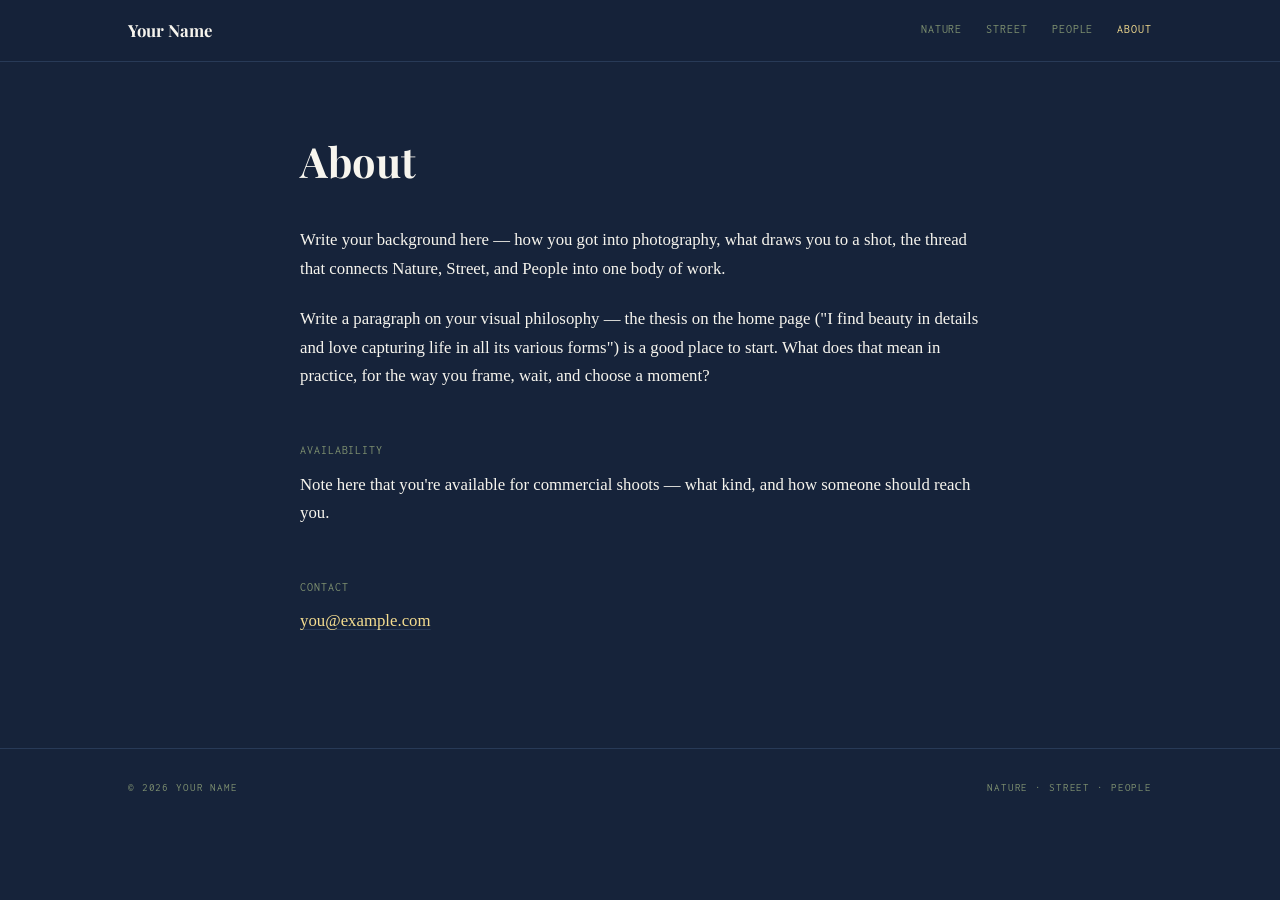
==== about.html @ 4e0de95d "Initial commit: portfolio site scaffold (navy/ink/sage/yellow system) Static HTML/CSS/JS, no build s" ====
<!DOCTYPE html>
<html lang="en">
<head>
<meta charset="UTF-8">
<meta name="viewport" content="width=device-width, initial-scale=1.0">
<title>About — Your Name Photography</title>
<link rel="stylesheet" href="style.css">
</head>
<body>

<nav class="site-nav">
  <div class="site-nav-inner">
    <a class="site-nav-mark" href="index.html">Your Name</a>
    <div class="site-nav-links">
      <a href="nature.html">Nature</a>
      <a href="street.html">Street</a>
      <a href="people.html">People</a>
      <a href="about.html" class="active">About</a>
    </div>
  </div>
</nav>

<div class="wrap about">
  <h1>About</h1>

  <p>
    Write your background here — how you got into photography, what draws you
    to a shot, the thread that connects Nature, Street, and People into one
    body of work.
  </p>

  <p>
    Write a paragraph on your visual philosophy — the thesis on the home page
    ("I find beauty in details and love capturing life in all its various
    forms") is a good place to start. What does that mean in practice, for
    the way you frame, wait, and choose a moment?
  </p>

  <span class="label">Availability</span>
  <p>
    Note here that you're available for commercial shoots — what kind, and
    how someone should reach you.
  </p>

  <span class="label">Contact</span>
  <p>
    <a href="mailto:you@example.com">you@example.com</a>
  </p>
</div>

<footer class="site-footer">
  <div class="wrap-wide">
    <span>&copy; 2026 Your Name</span>
    <span>Nature &middot; Street &middot; People</span>
  </div>
</footer>

</body>
</html>
---- style.css ----
@import url('https://fonts.googleapis.com/css2?family=Playfair+Display:wght@400;600;700&family=Inconsolata:wght@400;600&display=swap');

:root{
  --bg: #16233A;
  --bg-panel: #1E2E48;
  --ink: #F7F5EE;
  --sage: #7E9070;
  --yellow: #F5DD90;
  --charcoal: #0D0F13;
  --line: #283A57;

  --font-display: 'Playfair Display', Georgia, 'Times New Roman', serif;
  --font-body: Georgia, 'Iowan Old Style', 'Palatino Linotype', 'Book Antiqua', serif;
  --font-mono: 'Inconsolata', 'SF Mono', Menlo, Consolas, monospace;

  color-scheme: dark;
}

*{ box-sizing: border-box; }
html,body{ margin:0; padding:0; }
body{
  background: var(--bg);
  color: var(--ink);
  font-family: var(--font-body);
  font-size: 17px;
  line-height: 1.7;
  -webkit-font-smoothing: antialiased;
}
@media (prefers-reduced-motion: reduce){
  *{ animation-duration: 0.01ms !important; transition-duration: 0.01ms !important; }
}

img{ max-width: 100%; display: block; }

a{ color: var(--yellow); text-decoration-color: var(--line); text-underline-offset: 3px; }
a:hover{ color: var(--ink); }
a:focus-visible, button:focus-visible, input:focus-visible{
  outline: 2px solid var(--sage);
  outline-offset: 3px;
}

.wrap{ max-width: 880px; margin: 0 auto; padding: 0 28px; }
.wrap-wide{ max-width: 1080px; margin: 0 auto; padding: 0 28px; }

h1,h2,h3{
  font-family: var(--font-display);
  color: var(--ink);
  font-weight: 700;
  text-wrap: balance;
  margin: 0;
}

p{ margin: 0; color: var(--ink); }

.eyebrow{
  font-family: var(--font-mono);
  font-size: 0.7rem;
  letter-spacing: 0.16em;
  text-transform: uppercase;
  color: var(--yellow);
  font-weight: 600;
}

.label{
  font-family: var(--font-mono);
  font-size: 0.72rem;
  letter-spacing: 0.08em;
  text-transform: uppercase;
  color: var(--sage);
}

/* ---------- site nav ---------- */
.site-nav{
  position: sticky; top: 0; z-index: 20;
  background: color-mix(in srgb, var(--bg) 92%, transparent);
  backdrop-filter: blur(6px);
  border-bottom: 1px solid var(--line);
}
.site-nav-inner{
  max-width: 1080px; margin: 0 auto; padding: 16px 28px;
  display: flex; align-items: center; justify-content: space-between; gap: 18px; flex-wrap: wrap;
}
.site-nav-mark{
  font-family: var(--font-display); font-weight: 700; font-size: 1.05rem; color: var(--ink);
  text-decoration: none;
}
.site-nav-links{ display:flex; gap: 24px; flex-wrap: wrap; }
.site-nav-links a{
  font-family: var(--font-mono); font-size: 0.72rem; letter-spacing: 0.08em; text-transform: uppercase;
  color: var(--sage); text-decoration: none;
}
.site-nav-links a:hover, .site-nav-links a.active{ color: var(--yellow); }

/* ---------- hero ---------- */
.hero{ padding: 64px 0 56px; border-bottom: 1px solid var(--line); }
.hero-image{
  width: 100%; height: 420px; object-fit: cover; border-radius: 2px; margin-bottom: 40px;
  background: var(--bg-panel);
}
.hero h1{
  font-size: clamp(2.15rem, 5vw, 3.15rem);
  line-height: 1.14;
  max-width: 16ch;
}
.thesis{
  margin-top: 26px;
  max-width: 46ch;
  font-family: var(--font-display);
  font-style: italic;
  font-size: 1.15rem;
  line-height: 1.55;
  color: var(--ink);
  border-left: 2px solid var(--sage);
  padding-left: 20px;
}
.hero-links{ margin-top: 40px; display:flex; gap: 28px; flex-wrap: wrap; }
.hero-links a{
  font-family: var(--font-mono); font-size: 0.78rem; letter-spacing: 0.08em; text-transform: uppercase;
  text-decoration: none; color: var(--ink); border-bottom: 1px solid var(--line); padding-bottom: 4px;
}
.hero-links a:hover{ color: var(--yellow); border-color: var(--yellow); }

/* ---------- gallery ---------- */
.gallery-header{ padding: 56px 0 32px; }
.gallery-header h1{ font-size: clamp(1.9rem, 4vw, 2.6rem); }

.filterbar{ display:flex; gap: 8px; margin: 28px 0 40px; flex-wrap: wrap; }
.chip{
  font-family: var(--font-mono); font-size: 0.7rem; letter-spacing:0.07em; text-transform:uppercase;
  padding: 8px 14px; border-radius: 999px; border: 1px solid var(--line); color: var(--sage);
  background: var(--bg-panel); cursor: pointer;
}
.chip.active{ background: var(--yellow); border-color: var(--yellow); color: var(--charcoal); font-weight:600; }

.gallery-grid{
  display:grid; grid-template-columns: repeat(4, 1fr); gap: 14px;
  padding-bottom: 80px;
}
@media (max-width: 900px){ .gallery-grid{ grid-template-columns: repeat(3, 1fr); } }
@media (max-width: 640px){ .gallery-grid{ grid-template-columns: repeat(2, 1fr); } }

.tile{ border: 1px solid var(--line); border-radius: 2px; overflow: hidden; background: var(--bg-panel); }
.tile-img{ aspect-ratio: 4/5; width: 100%; object-fit: cover; display:block; background: var(--bg-panel); }
.tile-cap{
  font-family: var(--font-mono); font-size: 0.62rem; letter-spacing:0.07em; text-transform:uppercase;
  color: var(--sage); padding: 8px 9px 10px;
}

/* ---------- about ---------- */
.about{ padding: 64px 0 90px; max-width: 680px; margin: 0 auto; }
.about h1{ font-size: clamp(1.9rem, 4vw, 2.6rem); margin-bottom: 30px; }
.about p{ margin-bottom: 22px; font-size: 1.05rem; }
.about .label{ display:block; margin-top: 50px; margin-bottom: 10px; }

/* ---------- work (unlisted) ---------- */
.work-grid{ display:grid; grid-template-columns: repeat(2,1fr); gap: 20px; padding-bottom: 90px; }
@media (max-width: 700px){ .work-grid{ grid-template-columns: 1fr; } }
.work-card{ border: 1px solid var(--line); border-radius: 4px; padding: 24px; background: var(--bg-panel); }
.work-card h3{ font-size: 1.1rem; margin-bottom: 8px; }
.work-card p{ color: var(--sage); font-size: 0.92rem; }

/* ---------- footer ---------- */
.site-footer{ border-top: 1px solid var(--line); padding: 30px 0; }
.site-footer .wrap-wide{
  display:flex; justify-content:space-between; flex-wrap:wrap; gap:10px;
  font-family: var(--font-mono); font-size:0.68rem; letter-spacing:0.08em; text-transform:uppercase; color: var(--sage);
}
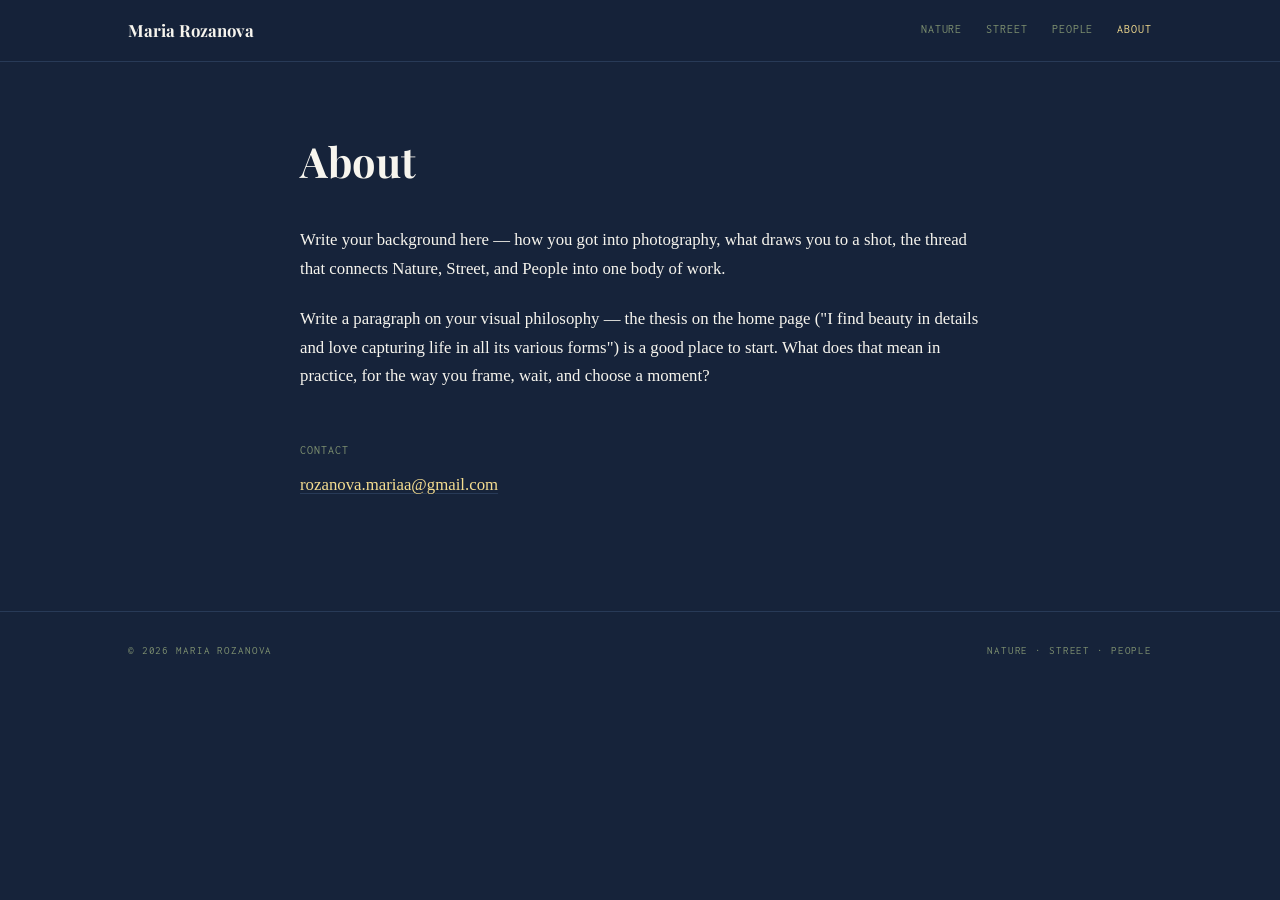
==== commit ddf4c574: "Add photo-folder workflow, set real name/contact, drop availability note - build_galleries.py regene" ====
--- a/about.html
+++ b/about.html
@@ -3,14 +3,14 @@
 <head>
 <meta charset="UTF-8">
 <meta name="viewport" content="width=device-width, initial-scale=1.0">
-<title>About — Your Name Photography</title>
+<title>About — Maria Rozanova Photography</title>
 <link rel="stylesheet" href="style.css">
 </head>
 <body>
 
 <nav class="site-nav">
   <div class="site-nav-inner">
-    <a class="site-nav-mark" href="index.html">Your Name</a>
+    <a class="site-nav-mark" href="index.html">Maria Rozanova</a>
     <div class="site-nav-links">
       <a href="nature.html">Nature</a>
       <a href="street.html">Street</a>
@@ -36,21 +36,15 @@
     the way you frame, wait, and choose a moment?
   </p>
 
-  <span class="label">Availability</span>
-  <p>
-    Note here that you're available for commercial shoots — what kind, and
-    how someone should reach you.
-  </p>
-
   <span class="label">Contact</span>
   <p>
-    <a href="mailto:you@example.com">you@example.com</a>
+    <a href="mailto:rozanova.mariaa@gmail.com">rozanova.mariaa@gmail.com</a>
   </p>
 </div>
 
 <footer class="site-footer">
   <div class="wrap-wide">
-    <span>&copy; 2026 Your Name</span>
+    <span>&copy; 2026 Maria Rozanova</span>
     <span>Nature &middot; Street &middot; People</span>
   </div>
 </footer>
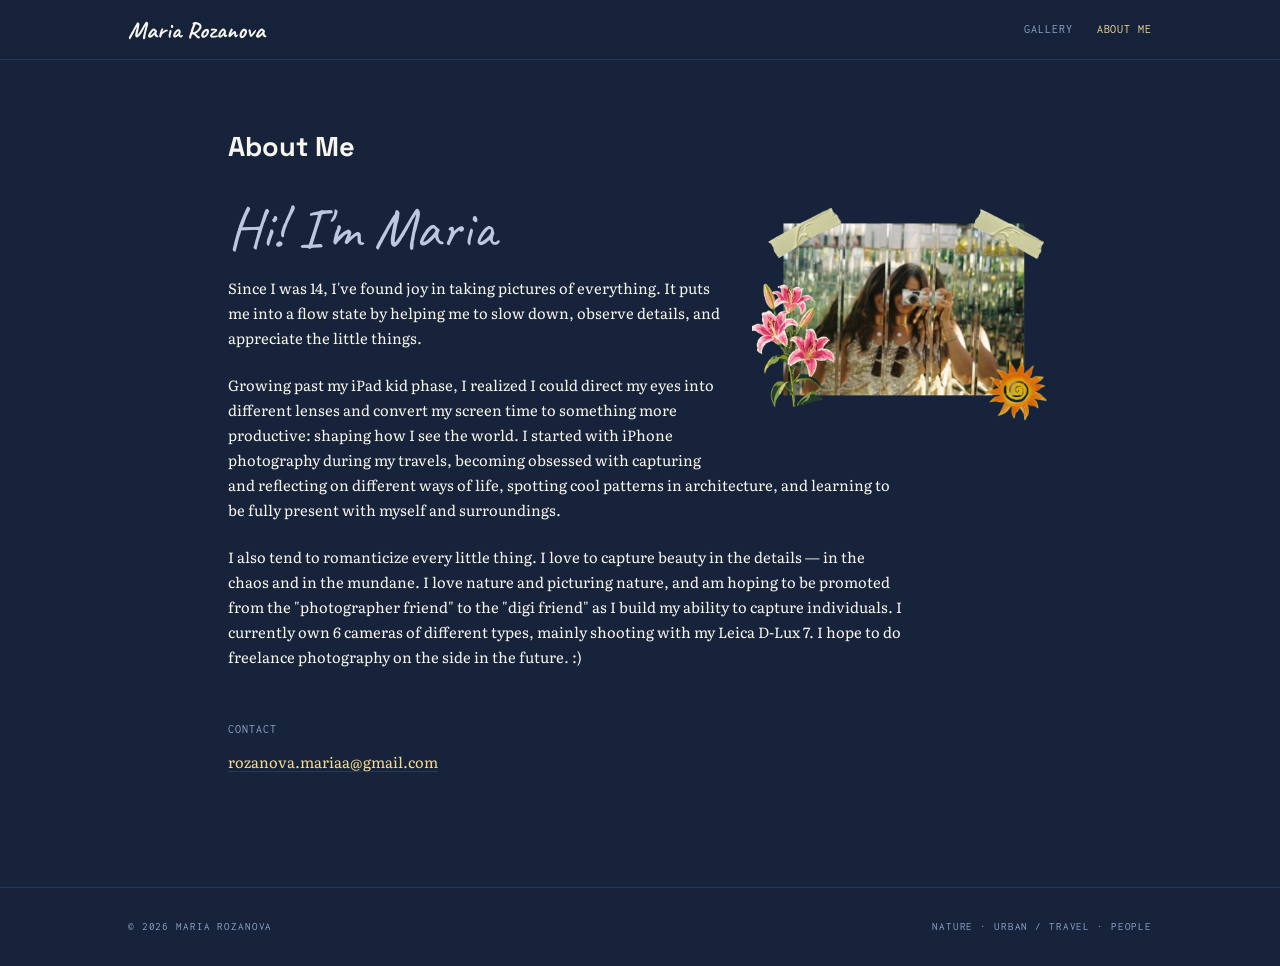
==== commit 745aa6ff: "Redesign as single-page gallery site with curated carousel and picker upgrades - Consolidate Nature/" ====
--- a/about.html
+++ b/about.html
@@ -3,7 +3,7 @@
 <head>
 <meta charset="UTF-8">
 <meta name="viewport" content="width=device-width, initial-scale=1.0">
-<title>About — Maria Rozanova Photography</title>
+<title>About Me — Maria Rozanova Photography</title>
 <link rel="stylesheet" href="style.css">
 </head>
 <body>
@@ -12,40 +12,63 @@
   <div class="site-nav-inner">
     <a class="site-nav-mark" href="index.html">Maria Rozanova</a>
     <div class="site-nav-links">
-      <a href="nature.html">Nature</a>
-      <a href="street.html">Street</a>
-      <a href="people.html">People</a>
-      <a href="about.html" class="active">About</a>
+      <a href="index.html">Gallery</a>
+      <a href="about.html" class="active">About Me</a>
     </div>
   </div>
 </nav>
 
 <div class="wrap about">
-  <h1>About</h1>
+  <h1>About Me</h1>
 
-  <p>
-    Write your background here — how you got into photography, what draws you
-    to a shot, the thread that connects Nature, Street, and People into one
-    body of work.
-  </p>
+  <div class="about-wrap">
+    <div class="about-portrait" id="aboutPortrait">
+      <img src="assets/maria-portrait.png" alt="Maria Rozanova taking a photo in a mirrored room"
+           onerror="document.getElementById('aboutPortrait').classList.add('img-missing'); this.remove();">
+      <div class="placeholder">Drop the background-removed<br>photo in as<br><strong>assets/maria-portrait.png</strong></div>
+    </div>
 
-  <p>
-    Write a paragraph on your visual philosophy — the thesis on the home page
-    ("I find beauty in details and love capturing life in all its various
-    forms") is a good place to start. What does that mean in practice, for
-    the way you frame, wait, and choose a moment?
-  </p>
+    <div class="about-text">
+      <p class="intro-greeting">Hi! I'm Maria</p>
 
-  <span class="label">Contact</span>
-  <p>
-    <a href="mailto:rozanova.mariaa@gmail.com">rozanova.mariaa@gmail.com</a>
-  </p>
+      <p>
+        Since I was 14, I've found joy in taking pictures of everything. It puts
+        me into a flow state by helping me to slow down, observe details, and
+        appreciate the little things.
+      </p>
+
+      <p>
+        Growing past my iPad kid phase, I realized I could direct my eyes into
+        different lenses and convert my screen time to something more
+        productive: shaping how I see the world. I started with iPhone
+        photography during my travels, becoming obsessed with capturing and
+        reflecting on different ways of life, spotting cool patterns in
+        architecture, and learning to be fully present with myself and
+        surroundings.
+      </p>
+
+      <p>
+        I also tend to romanticize every little thing. I love to capture beauty
+        in the details — in the chaos and in the mundane. I love nature and
+        picturing nature, and am hoping to be promoted from the "photographer
+        friend" to the "digi friend" as I build my ability to capture
+        individuals. I currently own 6 cameras of different types, mainly
+        shooting with my Leica D-Lux 7. I hope to do freelance photography on
+        the side in the future. :)
+      </p>
+
+      <span class="label">Contact</span>
+      <p>
+        <a href="mailto:rozanova.mariaa@gmail.com">rozanova.mariaa@gmail.com</a>
+      </p>
+    </div>
+  </div>
 </div>
 
 <footer class="site-footer">
   <div class="wrap-wide">
     <span>&copy; 2026 Maria Rozanova</span>
-    <span>Nature &middot; Street &middot; People</span>
+    <span>Nature &middot; Urban / Travel &middot; People</span>
   </div>
 </footer>
 
--- a/style.css
+++ b/style.css
@@ -1,22 +1,27 @@
-@import url('https://fonts.googleapis.com/css2?family=Playfair+Display:wght@400;600;700&family=Inconsolata:wght@400;600&display=swap');
+@import url('https://fonts.googleapis.com/css2?family=Space+Grotesk:wght@500;700&family=Literata:ital@0;1&family=Inconsolata:wght@400;600&family=Caveat:wght@600;700&display=swap');
 
 :root{
   --bg: #16233A;
-  --bg-panel: #1E2E48;
   --ink: #F7F5EE;
-  --sage: #7E9070;
+  --sage: #8FA3C9;
+  --pink: #E88CA8;
+  --green: #8FBF6E;
   --yellow: #F5DD90;
   --charcoal: #0D0F13;
-  --line: #283A57;
-
-  --font-display: 'Playfair Display', Georgia, 'Times New Roman', serif;
-  --font-body: Georgia, 'Iowan Old Style', 'Palatino Linotype', 'Book Antiqua', serif;
+  --line: #263A57;
+
+  --font-display: 'Space Grotesk', 'Helvetica Neue', Arial, sans-serif;
+  --font-name: 'Caveat', cursive;
+  --font-body: 'Literata', Georgia, 'Iowan Old Style', 'Palatino Linotype', 'Book Antiqua', serif;
   --font-mono: 'Inconsolata', 'SF Mono', Menlo, Consolas, monospace;
 
+  --nav-height: 60px;
+
   color-scheme: dark;
 }
 
 *{ box-sizing: border-box; }
+html{ scroll-behavior: smooth; }
 html,body{ margin:0; padding:0; }
 body{
   background: var(--bg);
@@ -25,6 +30,7 @@
   font-size: 17px;
   line-height: 1.7;
   -webkit-font-smoothing: antialiased;
+  padding-top: var(--nav-height);
 }
 @media (prefers-reduced-motion: reduce){
   *{ animation-duration: 0.01ms !important; transition-duration: 0.01ms !important; }
@@ -35,7 +41,7 @@
 a{ color: var(--yellow); text-decoration-color: var(--line); text-underline-offset: 3px; }
 a:hover{ color: var(--ink); }
 a:focus-visible, button:focus-visible, input:focus-visible{
-  outline: 2px solid var(--sage);
+  outline: 2px solid var(--yellow);
   outline-offset: 3px;
 }
 
@@ -44,8 +50,8 @@
 
 h1,h2,h3{
   font-family: var(--font-display);
+  font-weight: 700;
   color: var(--ink);
-  font-weight: 700;
   text-wrap: balance;
   margin: 0;
 }
@@ -69,95 +75,140 @@
   color: var(--sage);
 }
 
-/* ---------- site nav ---------- */
+/* ---------- site nav (fixed top bar) ---------- */
 .site-nav{
-  position: sticky; top: 0; z-index: 20;
+  position: fixed; top: 0; left: 0; right: 0; height: var(--nav-height); z-index: 20;
   background: color-mix(in srgb, var(--bg) 92%, transparent);
   backdrop-filter: blur(6px);
   border-bottom: 1px solid var(--line);
 }
 .site-nav-inner{
-  max-width: 1080px; margin: 0 auto; padding: 16px 28px;
-  display: flex; align-items: center; justify-content: space-between; gap: 18px; flex-wrap: wrap;
+  height: 100%; max-width: 1080px; margin: 0 auto; padding: 0 28px;
+  display: flex; align-items: center; justify-content: space-between; gap: 24px;
 }
 .site-nav-mark{
-  font-family: var(--font-display); font-weight: 700; font-size: 1.05rem; color: var(--ink);
-  text-decoration: none;
-}
-.site-nav-links{ display:flex; gap: 24px; flex-wrap: wrap; }
+  font-family: var(--font-name); font-weight: 700; font-size: 1.5rem; color: var(--ink);
+  text-decoration: none; line-height: 1;
+}
+.site-nav-mark:hover{ color: var(--pink); }
+.site-nav-links{ display:flex; align-items:center; gap: 24px; }
 .site-nav-links a{
   font-family: var(--font-mono); font-size: 0.72rem; letter-spacing: 0.08em; text-transform: uppercase;
   color: var(--sage); text-decoration: none;
 }
 .site-nav-links a:hover, .site-nav-links a.active{ color: var(--yellow); }
 
-/* ---------- hero ---------- */
-.hero{ padding: 64px 0 56px; border-bottom: 1px solid var(--line); }
-.hero-image{
-  width: 100%; height: 420px; object-fit: cover; border-radius: 2px; margin-bottom: 40px;
-  background: var(--bg-panel);
-}
-.hero h1{
-  font-size: clamp(2.15rem, 5vw, 3.15rem);
-  line-height: 1.14;
-  max-width: 16ch;
-}
-.thesis{
-  margin-top: 26px;
-  max-width: 46ch;
-  font-family: var(--font-display);
-  font-style: italic;
-  font-size: 1.15rem;
-  line-height: 1.55;
-  color: var(--ink);
-  border-left: 2px solid var(--sage);
-  padding-left: 20px;
-}
-.hero-links{ margin-top: 40px; display:flex; gap: 28px; flex-wrap: wrap; }
-.hero-links a{
-  font-family: var(--font-mono); font-size: 0.78rem; letter-spacing: 0.08em; text-transform: uppercase;
-  text-decoration: none; color: var(--ink); border-bottom: 1px solid var(--line); padding-bottom: 4px;
-}
-.hero-links a:hover{ color: var(--yellow); border-color: var(--yellow); }
+@media (max-width: 640px){
+  .site-nav-inner{ padding: 0 18px; gap: 14px; }
+  .site-nav-mark{ font-size: 1.25rem; }
+  .site-nav-links{ gap: 14px; }
+  .site-nav-links a{ font-size: 0.64rem; }
+}
+
+/* ---------- home carousel ---------- */
+/* auto-advancing, but curated, not random — pulls only from photos/featured/,
+   sized like a featured tile, not a full-bleed banner, since the source
+   photos aren't shot large enough to hold up stretched edge to edge */
+.carousel{
+  position:relative; width: calc(100% - 56px); max-width: 620px; margin: 20px auto 0; height: 280px;
+  border-radius:2px; overflow:hidden; background: var(--charcoal);
+}
+.carousel-slide{ position:absolute; inset:0; opacity:0; transition: opacity 1.1s ease; }
+.carousel-slide.current{ opacity:1; }
+.carousel-slide img{ position:absolute; inset:0; width:100%; height:100%; object-fit:cover; }
+.carousel-dots{ position:absolute; bottom:14px; left:16px; z-index:2; display:flex; gap:6px; }
+.carousel-dots span{ width:6px; height:6px; border-radius:50%; background: rgba(247,245,238,0.35); transition: background 0.3s ease; }
+.carousel-dots span.current{ background: var(--yellow); }
+@media (max-width: 640px){ .carousel{ height: 220px; } }
 
 /* ---------- gallery ---------- */
-.gallery-header{ padding: 56px 0 32px; }
-.gallery-header h1{ font-size: clamp(1.9rem, 4vw, 2.6rem); }
-
-.filterbar{ display:flex; gap: 8px; margin: 28px 0 40px; flex-wrap: wrap; }
-.chip{
-  font-family: var(--font-mono); font-size: 0.7rem; letter-spacing:0.07em; text-transform:uppercase;
-  padding: 8px 14px; border-radius: 999px; border: 1px solid var(--line); color: var(--sage);
-  background: var(--bg-panel); cursor: pointer;
-}
-.chip.active{ background: var(--yellow); border-color: var(--yellow); color: var(--charcoal); font-weight:600; }
-
+.gallery-header{ padding: 40px 0 14px; }
+.gallery-header h1{ font-size: clamp(1.9rem, 4vw, 2.6rem); line-height: 1.1; }
+.gallery-subtitle{
+  font-family: var(--font-body); font-style: italic; font-size: 0.78rem;
+  color: var(--sage); white-space: nowrap; margin: 2px 0 0;
+}
+
+.filterbar{ margin: 0 0 30px; }
+.filterbar select{
+  font-family: var(--font-mono); font-size: 0.72rem; letter-spacing: 0.06em; text-transform: uppercase;
+  color: var(--ink); background: var(--charcoal); border: 1px solid var(--line);
+  border-radius: 999px; padding: 9px 34px 9px 16px; cursor: pointer;
+  appearance: none; -webkit-appearance: none;
+  background-image: url("data:image/svg+xml,%3Csvg xmlns='http://www.w3.org/2000/svg' width='10' height='6'%3E%3Cpath d='M1 1l4 4 4-4' stroke='%238FA3C9' stroke-width='1.4' fill='none'/%3E%3C/svg%3E");
+  background-repeat: no-repeat; background-position: right 14px center;
+}
+.filterbar select:hover, .filterbar select:focus{ border-color: var(--yellow); }
+.filterbar select option{ background: var(--bg); color: var(--ink); }
+
+/* two wide columns, uniform crop — the grid stays calm and consistent;
+   a photo's real shape only appears once you click to expand it */
 .gallery-grid{
-  display:grid; grid-template-columns: repeat(4, 1fr); gap: 14px;
+  display:grid; grid-template-columns: repeat(2, 1fr); gap: 28px;
   padding-bottom: 80px;
 }
-@media (max-width: 900px){ .gallery-grid{ grid-template-columns: repeat(3, 1fr); } }
-@media (max-width: 640px){ .gallery-grid{ grid-template-columns: repeat(2, 1fr); } }
-
-.tile{ border: 1px solid var(--line); border-radius: 2px; overflow: hidden; background: var(--bg-panel); }
-.tile-img{ aspect-ratio: 4/5; width: 100%; object-fit: cover; display:block; background: var(--bg-panel); }
+@media (max-width: 640px){ .gallery-grid{ grid-template-columns: 1fr; gap: 22px; } }
+
+.tile{
+  position:relative; border-radius: 2px; overflow: hidden; background: var(--charcoal);
+  border: 2px solid transparent; transition: border-color 0.2s ease;
+}
+.tile:nth-child(3n+1):hover{ border-color: var(--pink); }
+.tile:nth-child(3n+2):hover{ border-color: var(--yellow); }
+.tile:nth-child(3n+3):hover{ border-color: var(--green); }
+.tile-img{ aspect-ratio: 4/3; width: 100%; object-fit: cover; display:block; background: var(--charcoal); cursor: zoom-in; }
 .tile-cap{
-  font-family: var(--font-mono); font-size: 0.62rem; letter-spacing:0.07em; text-transform:uppercase;
-  color: var(--sage); padding: 8px 9px 10px;
-}
+  position:absolute; left:0; right:0; bottom:0; padding: 14px 16px;
+  font-family: var(--font-mono); font-weight: 700; font-size: 0.66rem; letter-spacing:0.07em; text-transform:uppercase;
+  color: var(--ink); background: linear-gradient(0deg, rgba(0,0,0,0.55), transparent);
+  opacity: 0; transition: opacity 0.25s ease; pointer-events: none;
+}
+.tile:hover .tile-cap{ opacity: 1; }
+
+/* click-to-expand lightbox — shows the photo at its real, un-cropped shape */
+.lightbox{
+  position: fixed; inset:0; background: rgba(10,15,25,0.94); z-index:50;
+  display:flex; align-items:center; justify-content:center; opacity:0; pointer-events:none;
+  transition: opacity 0.25s ease;
+}
+.lightbox.open{ opacity:1; pointer-events:auto; }
+.lightbox img{ max-width:88vw; max-height:88vh; width:auto; height:auto; border-radius:2px; box-shadow: 0 30px 80px rgba(0,0,0,0.5); }
 
 /* ---------- about ---------- */
-.about{ padding: 64px 0 90px; max-width: 680px; margin: 0 auto; }
-.about h1{ font-size: clamp(1.9rem, 4vw, 2.6rem); margin-bottom: 30px; }
-.about p{ margin-bottom: 22px; font-size: 1.05rem; }
-.about .label{ display:block; margin-top: 50px; margin-bottom: 10px; }
-
-/* ---------- work (unlisted) ---------- */
-.work-grid{ display:grid; grid-template-columns: repeat(2,1fr); gap: 20px; padding-bottom: 90px; }
-@media (max-width: 700px){ .work-grid{ grid-template-columns: 1fr; } }
-.work-card{ border: 1px solid var(--line); border-radius: 4px; padding: 24px; background: var(--bg-panel); }
-.work-card h3{ font-size: 1.1rem; margin-bottom: 8px; }
-.work-card p{ color: var(--sage); font-size: 0.92rem; }
+.about{ padding-top: 64px; padding-bottom: 90px; max-width: 880px; margin: 0 auto; }
+.about h1{ font-size: clamp(1.3rem, 2.4vw, 1.7rem); margin-bottom: 30px; }
+.about-wrap{ display:flow-root; }
+.about-text{ max-width: 680px; }
+.about-text p{ margin-bottom: 22px; font-size: 0.92rem; }
+.about-text p.intro-greeting{
+  font-family: var(--font-name); font-size: 3.6rem;
+  color: color-mix(in srgb, var(--sage) 60%, white 40%);
+  margin-bottom: 18px; line-height: 1;
+}
+.about-text .label{ display:block; margin-top: 50px; margin-bottom: 10px; }
+.about-portrait{ float: right; width: 300px; max-width: 45%; margin: 0 0 24px 32px; }
+.about-portrait img{
+  display:block; width:100%; height:auto; border-radius: 4px;
+}
+.about-portrait .placeholder{
+  display:none; width:100%; aspect-ratio: 4/3; border-radius:6px;
+  border:1px dashed var(--sage); align-items:center; justify-content:center; text-align:center;
+  padding:16px; font-family: var(--font-mono); font-size:0.68rem; color: var(--sage); letter-spacing:0.04em;
+}
+.about-portrait.img-missing .placeholder{ display:flex; }
+
+/* ---------- projects (unlisted) ---------- */
+.project-list{ display:flex; flex-direction:column; padding-bottom: 90px; }
+.project{ padding: 56px 0; border-top: 1px solid var(--line); }
+.project:first-child{ border-top: none; padding-top: 8px; }
+.project-head{ display:flex; align-items:baseline; justify-content:space-between; gap: 20px; flex-wrap:wrap; }
+.project-head h2{ font-size: clamp(1.5rem, 3vw, 2rem); }
+.project-date{
+  font-family: var(--font-mono); font-size: 0.72rem; letter-spacing: 0.08em; text-transform: uppercase;
+  color: var(--sage); white-space: nowrap;
+}
+.project-desc{ margin-top: 14px; max-width: 60ch; color: var(--ink); font-size: 1rem; line-height: 1.6; }
+.project .gallery-grid{ margin-top: 28px; padding-bottom: 0; }
 
 /* ---------- footer ---------- */
 .site-footer{ border-top: 1px solid var(--line); padding: 30px 0; }
